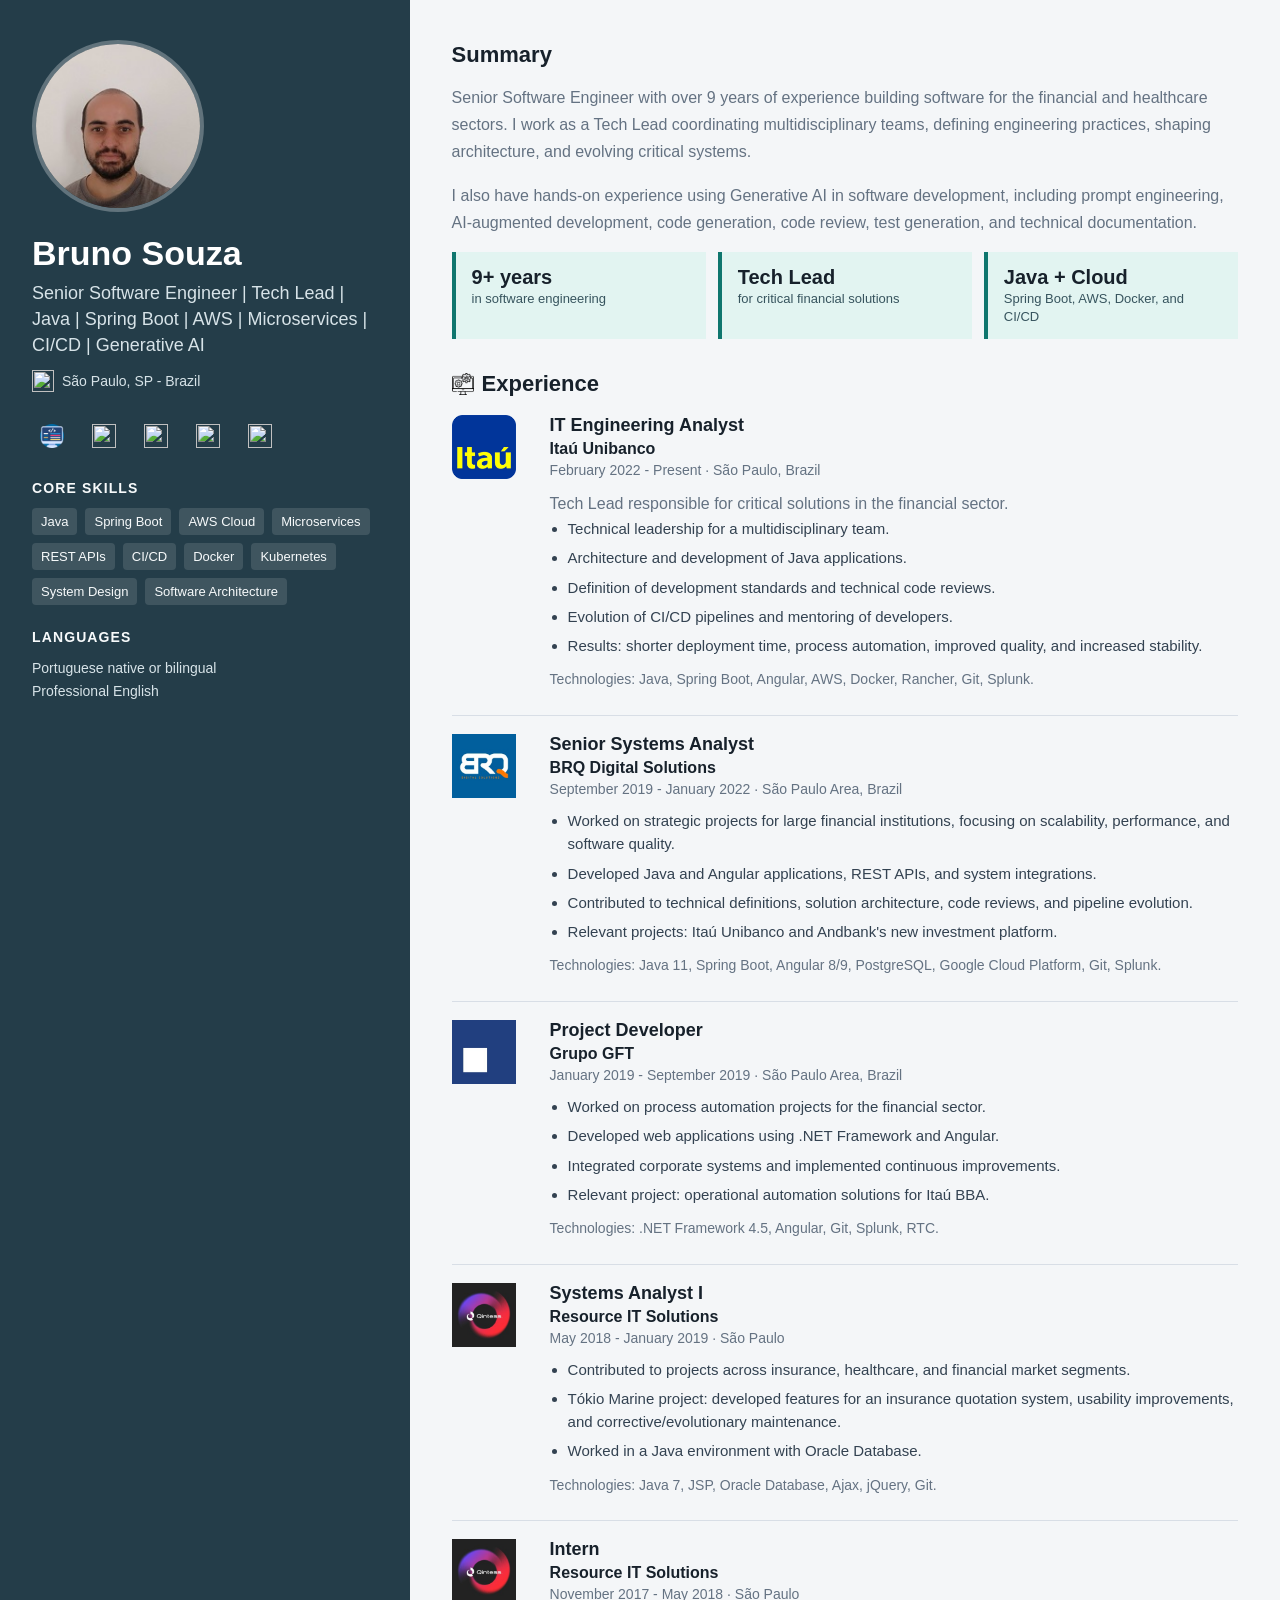
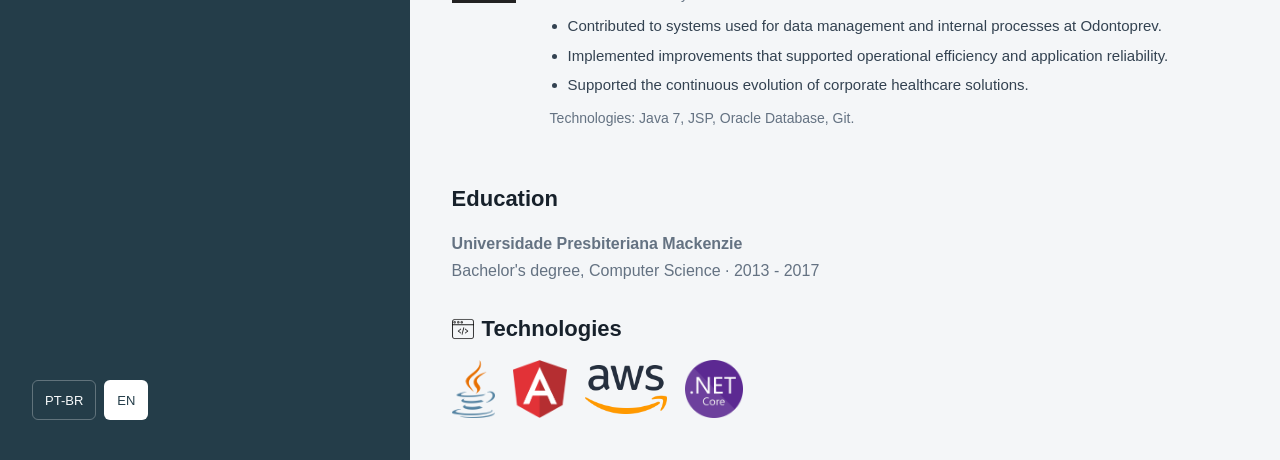
==== en/index.html @ c5f52ce4 "feat: update github page feat: add github page versão em inglês" ====
<!doctype html>
<html lang="en">

<head>
  <meta charset="utf-8">
  <title>Bruno Souza | Senior Software Engineer</title>
  <meta name="description" content="Senior Software Engineer and Tech Lead specialized in Java, Spring Boot, AWS, microservices, and CI/CD.">
  <meta name="author" content="Bruno Souza">
  <meta name="viewport" content="width=device-width, initial-scale=1">
  <link rel="canonical" href="https://hennriq.github.io/en/">
  <link rel="alternate" hreflang="pt-BR" href="https://hennriq.github.io/pt-br/">
  <link rel="alternate" hreflang="en" href="https://hennriq.github.io/en/">
  <link rel="stylesheet" href="../css/styles.css?v=2.0">
  <link rel="icon" type="image/png" href="../img/ico.png" sizes="32x32">
</head>

<body>
  <main class="page-shell">
    <aside class="profile">
      <img src="../img/me.jpg" alt="Bruno Souza" class="profile-picture">

      <div>
        <h1>Bruno Souza</h1>
        <p class="profile-title">Senior Software Engineer | Tech Lead | Java | Spring Boot | AWS | Microservices | CI/CD | Generative AI</p>
        <p class="location">
          <img src="../img/location.png" alt="">
          São Paulo, SP - Brazil
        </p>
      </div>

      <nav class="contacts" aria-label="Contact links">
        <a href="mailto:devbrunosouza@gmail.com" aria-label="Email">
          <img src="../img/ico.png" alt="">
        </a>
        <a href="https://www.linkedin.com/in/hennriq/" target="_blank" rel="noopener" aria-label="LinkedIn">
          <img src="../img/linkedin.png" alt="">
        </a>
        <a href="https://www.github.com/hennriq" target="_blank" rel="noopener" aria-label="GitHub">
          <img src="../img/github.png" alt="">
        </a>
        <a href="https://wa.me/+5511987380875" target="_blank" rel="noopener" aria-label="WhatsApp">
          <img src="../img/whatsapp.png" alt="">
        </a>
        <a href="https://www.instagram.com/hennriq" target="_blank" rel="noopener" aria-label="Instagram">
          <img src="../img/instagram.png" alt="">
        </a>
      </nav>

      <section class="sidebar-section" aria-labelledby="skills-title">
        <h2 id="skills-title">Core Skills</h2>
        <ul class="skill-list">
          <li>Java</li>
          <li>Spring Boot</li>
          <li>AWS Cloud</li>
          <li>Microservices</li>
          <li>REST APIs</li>
          <li>CI/CD</li>
          <li>Docker</li>
          <li>Kubernetes</li>
          <li>System Design</li>
          <li>Software Architecture</li>
        </ul>
      </section>

      <section class="sidebar-section" aria-labelledby="languages-title">
        <h2 id="languages-title">Languages</h2>
        <p>Portuguese native or bilingual<br>Professional English</p>
      </section>

      <nav class="language-switch" aria-label="Language">
        <a href="../pt-br/">PT-BR</a>
        <a href="../en/" aria-current="page">EN</a>
      </nav>
    </aside>

    <section class="content">
      <section class="intro" aria-labelledby="summary-title">
        <h2 class="section-title" id="summary-title">Summary</h2>
        <p>Senior Software Engineer with over 9 years of experience building software for the financial and healthcare sectors. I work as a Tech Lead coordinating multidisciplinary teams, defining engineering practices, shaping architecture, and evolving critical systems.</p>
        <p>I also have hands-on experience using Generative AI in software development, including prompt engineering, AI-augmented development, code generation, code review, test generation, and technical documentation.</p>
        <div class="highlights" aria-label="Highlights">
          <div class="highlight">
            <strong>9+ years</strong>
            <span>in software engineering</span>
          </div>
          <div class="highlight">
            <strong>Tech Lead</strong>
            <span>for critical financial solutions</span>
          </div>
          <div class="highlight">
            <strong>Java + Cloud</strong>
            <span>Spring Boot, AWS, Docker, and CI/CD</span>
          </div>
        </div>
      </section>

      <section class="section" aria-labelledby="experience-title">
        <h2 class="section-title" id="experience-title">
          <img src="../img/projects.png" alt="">
          Experience
        </h2>

        <article class="experience">
          <img src="../img/itau.png" alt="Itaú Unibanco" class="company-logo">
          <div>
            <h3>IT Engineering Analyst</h3>
            <p class="company-name">Itaú Unibanco</p>
            <p class="date-local">February 2022 - Present · São Paulo, Brazil</p>
            <p class="role-summary">Tech Lead responsible for critical solutions in the financial sector.</p>
            <ul>
              <li>Technical leadership for a multidisciplinary team.</li>
              <li>Architecture and development of Java applications.</li>
              <li>Definition of development standards and technical code reviews.</li>
              <li>Evolution of CI/CD pipelines and mentoring of developers.</li>
              <li>Results: shorter deployment time, process automation, improved quality, and increased stability.</li>
            </ul>
            <p class="tech-line">Technologies: Java, Spring Boot, Angular, AWS, Docker, Rancher, Git, Splunk.</p>
          </div>
        </article>

        <article class="experience">
          <img src="../img/brq.jpg" alt="BRQ Digital Solutions" class="company-logo">
          <div>
            <h3>Senior Systems Analyst</h3>
            <p class="company-name">BRQ Digital Solutions</p>
            <p class="date-local">September 2019 - January 2022 · São Paulo Area, Brazil</p>
            <ul>
              <li>Worked on strategic projects for large financial institutions, focusing on scalability, performance, and software quality.</li>
              <li>Developed Java and Angular applications, REST APIs, and system integrations.</li>
              <li>Contributed to technical definitions, solution architecture, code reviews, and pipeline evolution.</li>
              <li>Relevant projects: Itaú Unibanco and Andbank's new investment platform.</li>
            </ul>
            <p class="tech-line">Technologies: Java 11, Spring Boot, Angular 8/9, PostgreSQL, Google Cloud Platform, Git, Splunk.</p>
          </div>
        </article>

        <article class="experience">
          <img src="../img/gft.jpg" alt="GFT" class="company-logo">
          <div>
            <h3>Project Developer</h3>
            <p class="company-name">Grupo GFT</p>
            <p class="date-local">January 2019 - September 2019 · São Paulo Area, Brazil</p>
            <ul>
              <li>Worked on process automation projects for the financial sector.</li>
              <li>Developed web applications using .NET Framework and Angular.</li>
              <li>Integrated corporate systems and implemented continuous improvements.</li>
              <li>Relevant project: operational automation solutions for Itaú BBA.</li>
            </ul>
            <p class="tech-line">Technologies: .NET Framework 4.5, Angular, Git, Splunk, RTC.</p>
          </div>
        </article>

        <article class="experience">
          <img src="../img/quintess.jpg" alt="Resource IT Solutions" class="company-logo">
          <div>
            <h3>Systems Analyst I</h3>
            <p class="company-name">Resource IT Solutions</p>
            <p class="date-local">May 2018 - January 2019 · São Paulo</p>
            <ul>
              <li>Contributed to projects across insurance, healthcare, and financial market segments.</li>
              <li>Tókio Marine project: developed features for an insurance quotation system, usability improvements, and corrective/evolutionary maintenance.</li>
              <li>Worked in a Java environment with Oracle Database.</li>
            </ul>
            <p class="tech-line">Technologies: Java 7, JSP, Oracle Database, Ajax, jQuery, Git.</p>
          </div>
        </article>

        <article class="experience">
          <img src="../img/quintess.jpg" alt="Resource IT Solutions" class="company-logo">
          <div>
            <h3>Intern</h3>
            <p class="company-name">Resource IT Solutions</p>
            <p class="date-local">November 2017 - May 2018 · São Paulo</p>
            <ul>
              <li>Contributed to systems used for data management and internal processes at Odontoprev.</li>
              <li>Implemented improvements that supported operational efficiency and application reliability.</li>
              <li>Supported the continuous evolution of corporate healthcare solutions.</li>
            </ul>
            <p class="tech-line">Technologies: Java 7, JSP, Oracle Database, Git.</p>
          </div>
        </article>
      </section>

      <section class="section education" aria-labelledby="education-title">
        <h2 class="section-title" id="education-title">Education</h2>
        <p><strong>Universidade Presbiteriana Mackenzie</strong><br>Bachelor's degree, Computer Science · 2013 - 2017</p>
      </section>

      <section class="section" aria-labelledby="technologies-title">
        <h2 class="section-title" id="technologies-title">
          <img src="../img/technologies.png" alt="">
          Technologies
        </h2>
        <div class="technologies-logos">
          <img src="../img/java.png" alt="Java" class="logo">
          <img src="../img/angular.png" alt="Angular" class="logo">
          <img src="../img/aws.png" alt="AWS" class="logo">
          <img src="../img/net_core.png" alt=".NET Core" class="logo">
        </div>
      </section>
    </section>
  </main>

  <div class="visitor-counter">
    <img src="https://profile-counter.glitch.me/hennriq/count.svg" alt="visitor counter">
  </div>
</body>

</html>
---- css/styles.css ----
:root {
    color-scheme: light;
    --page: #f4f6f8;
    --panel: #ffffff;
    --ink: #17212b;
    --muted: #647282;
    --line: #d8dee6;
    --accent: #0f766e;
    --accent-soft: #e2f4f1;
    --sidebar: #243d49;
}

* {
    box-sizing: border-box;
}

body {
    min-height: 100vh;
    margin: 0;
    background: var(--page);
    color: var(--ink);
    font-family: Inter, Segoe UI, Roboto, Arial, sans-serif;
}

a {
    color: inherit;
    text-decoration: none;
}

.page-shell {
    display: grid;
    grid-template-columns: minmax(280px, 32vw) 1fr;
    min-height: 100vh;
}

.profile {
    display: flex;
    flex-direction: column;
    gap: 24px;
    background: var(--sidebar);
    color: #ffffff;
    padding: 40px 32px;
}

.profile-picture {
    width: 172px;
    height: 172px;
    border: 4px solid rgba(255, 255, 255, 0.28);
    border-radius: 50%;
    object-fit: cover;
}

.profile h1 {
    margin: 0 0 8px;
    font-size: 34px;
    line-height: 1.05;
}

.profile-title {
    margin: 0;
    color: #d7e3e8;
    font-size: 18px;
    line-height: 1.45;
}

.location {
    display: flex;
    align-items: center;
    gap: 8px;
    margin: 12px 0 0;
    color: #d7e3e8;
    font-size: 14px;
}

.location img,
.section-title img {
    width: 22px;
    height: 22px;
}

.contacts {
    display: flex;
    flex-wrap: wrap;
    gap: 12px;
}

.contacts a {
    display: inline-flex;
    align-items: center;
    justify-content: center;
    min-height: 40px;
}

.contacts a {
    width: 40px;
}

.contacts img {
    width: 24px;
    height: 24px;
}

.sidebar-section {
    display: grid;
    gap: 12px;
}

.sidebar-section h2 {
    margin: 0;
    color: #f7fafb;
    font-size: 14px;
    letter-spacing: 0.08em;
    text-transform: uppercase;
}

.sidebar-section p {
    margin: 0;
    color: #d7e3e8;
    font-size: 14px;
    line-height: 1.65;
}

.skill-list {
    display: flex;
    flex-wrap: wrap;
    gap: 8px;
    margin: 0;
    padding: 0;
    list-style: none;
}

.skill-list li {
    padding: 6px 9px;
    border-radius: 4px;
    background: rgba(255, 255, 255, 0.12);
    color: #f7fafb;
    font-size: 13px;
}

.language-switch {
    display: flex;
    gap: 8px;
    margin-top: auto;
}

.language-switch a {
    display: inline-flex;
    align-items: center;
    justify-content: center;
    min-height: 40px;
    padding: 8px 12px;
    border: 1px solid rgba(255, 255, 255, 0.28);
    border-radius: 6px;
    color: #f7fafb;
    font-size: 13px;
}

.language-switch a[aria-current="page"] {
    background: #ffffff;
    color: var(--sidebar);
}

.content {
    display: grid;
    gap: 32px;
    align-content: start;
    max-width: 1040px;
    padding: 42px;
}

.intro {
    display: grid;
    gap: 16px;
}

.intro p,
.role-summary,
.education p {
    margin: 0;
    color: var(--muted);
    font-size: 16px;
    line-height: 1.7;
}

.highlights {
    display: grid;
    grid-template-columns: repeat(3, minmax(0, 1fr));
    gap: 12px;
}

.highlight {
    border-left: 4px solid var(--accent);
    background: var(--accent-soft);
    padding: 14px 16px;
}

.highlight strong {
    display: block;
    font-size: 20px;
}

.highlight span {
    color: #37545e;
    font-size: 13px;
}

.section {
    display: grid;
    gap: 18px;
}

.section-title {
    display: flex;
    align-items: center;
    gap: 8px;
    margin: 0;
    font-size: 22px;
}

.experience {
    display: grid;
    grid-template-columns: 80px 1fr;
    gap: 18px;
    padding-bottom: 24px;
    border-bottom: 1px solid var(--line);
}

.experience:last-child {
    border-bottom: 0;
}

.company-logo {
    width: 64px;
    max-height: 64px;
    object-fit: contain;
}

.experience h3 {
    margin: 0 0 4px;
    font-size: 18px;
}

.company-name {
    margin: 0;
    color: var(--ink);
    font-weight: 700;
}

.date-local {
    margin: 4px 0 12px;
    color: var(--muted);
    font-size: 14px;
}

.experience ul {
    display: grid;
    gap: 6px;
    margin: 0 0 12px;
    padding-left: 18px;
}

.experience li {
    color: #334251;
    font-size: 15px;
    line-height: 1.55;
}

.tech-line {
    margin: 0;
    color: var(--muted);
    font-size: 14px;
    line-height: 1.55;
}

.technologies-logos {
    display: flex;
    flex-wrap: wrap;
    gap: 18px;
    align-items: center;
}

.logo {
    max-width: 82px;
    max-height: 58px;
    object-fit: contain;
}

.redirect-page {
    display: grid;
    place-items: center;
    padding: 24px;
}

.redirect-card {
    display: grid;
    justify-items: center;
    gap: 14px;
    max-width: 360px;
    text-align: center;
}

.redirect-card h1,
.redirect-card p {
    margin: 0;
}

.language-actions {
    display: flex;
    gap: 10px;
}

.language-actions a {
    padding: 10px 14px;
    border-radius: 6px;
    background: var(--sidebar);
    color: #ffffff;
}

.visitor-counter {
    display: none;
}

@media only screen and (max-width: 860px) {
    .page-shell {
        grid-template-columns: 1fr;
    }

    .profile {
        padding: 28px 22px;
    }

    .profile-picture {
        width: 148px;
        height: 148px;
    }

    .content {
        padding: 28px 22px;
    }

    .highlights {
        grid-template-columns: 1fr;
    }

    .experience {
        grid-template-columns: 52px 1fr;
        gap: 12px;
    }

    .company-logo {
        width: 48px;
    }
}
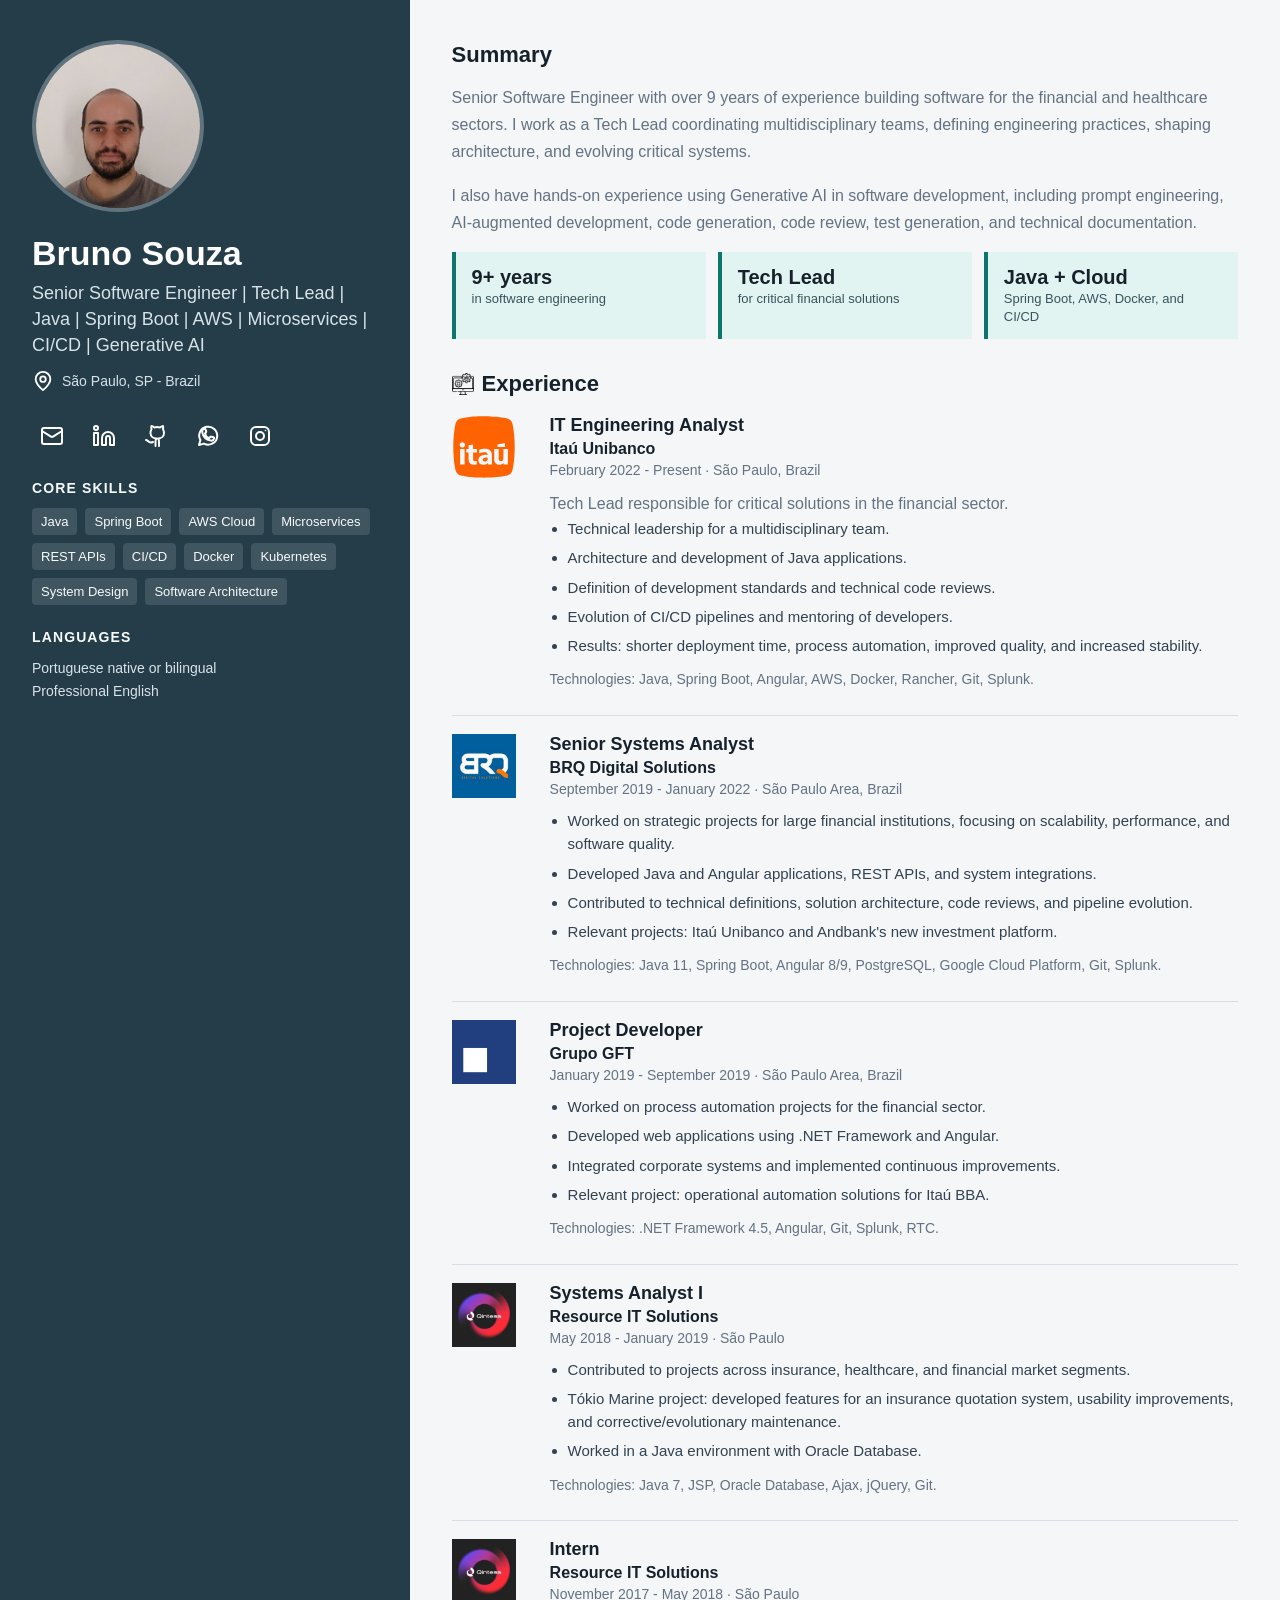
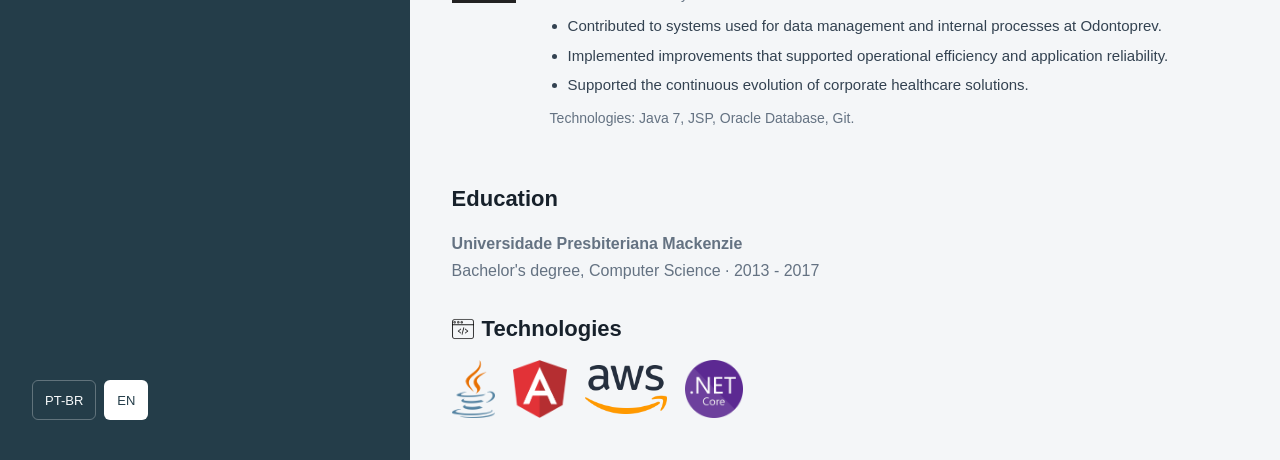
==== commit 8ac6d742: "feat: modernização de icones" ====
--- a/en/index.html
+++ b/en/index.html
@@ -23,26 +23,26 @@
         <h1>Bruno Souza</h1>
         <p class="profile-title">Senior Software Engineer | Tech Lead | Java | Spring Boot | AWS | Microservices | CI/CD | Generative AI</p>
         <p class="location">
-          <img src="../img/location.png" alt="">
+          <img src="../img/location.svg" alt="">
           São Paulo, SP - Brazil
         </p>
       </div>
 
       <nav class="contacts" aria-label="Contact links">
         <a href="mailto:devbrunosouza@gmail.com" aria-label="Email">
-          <img src="../img/ico.png" alt="">
+          <img src="../img/email.svg" alt="">
         </a>
         <a href="https://www.linkedin.com/in/hennriq/" target="_blank" rel="noopener" aria-label="LinkedIn">
-          <img src="../img/linkedin.png" alt="">
+          <img src="../img/linkedin.svg" alt="">
         </a>
         <a href="https://www.github.com/hennriq" target="_blank" rel="noopener" aria-label="GitHub">
-          <img src="../img/github.png" alt="">
+          <img src="../img/github.svg" alt="">
         </a>
         <a href="https://wa.me/+5511987380875" target="_blank" rel="noopener" aria-label="WhatsApp">
-          <img src="../img/whatsapp.png" alt="">
+          <img src="../img/whatsapp.svg" alt="">
         </a>
         <a href="https://www.instagram.com/hennriq" target="_blank" rel="noopener" aria-label="Instagram">
-          <img src="../img/instagram.png" alt="">
+          <img src="../img/instagram.svg" alt="">
         </a>
       </nav>
 
@@ -101,7 +101,7 @@
         </h2>
 
         <article class="experience">
-          <img src="../img/itau.png" alt="Itaú Unibanco" class="company-logo">
+          <img src="../img/itau.svg" alt="Itaú Unibanco" class="company-logo">
           <div>
             <h3>IT Engineering Analyst</h3>
             <p class="company-name">Itaú Unibanco</p>
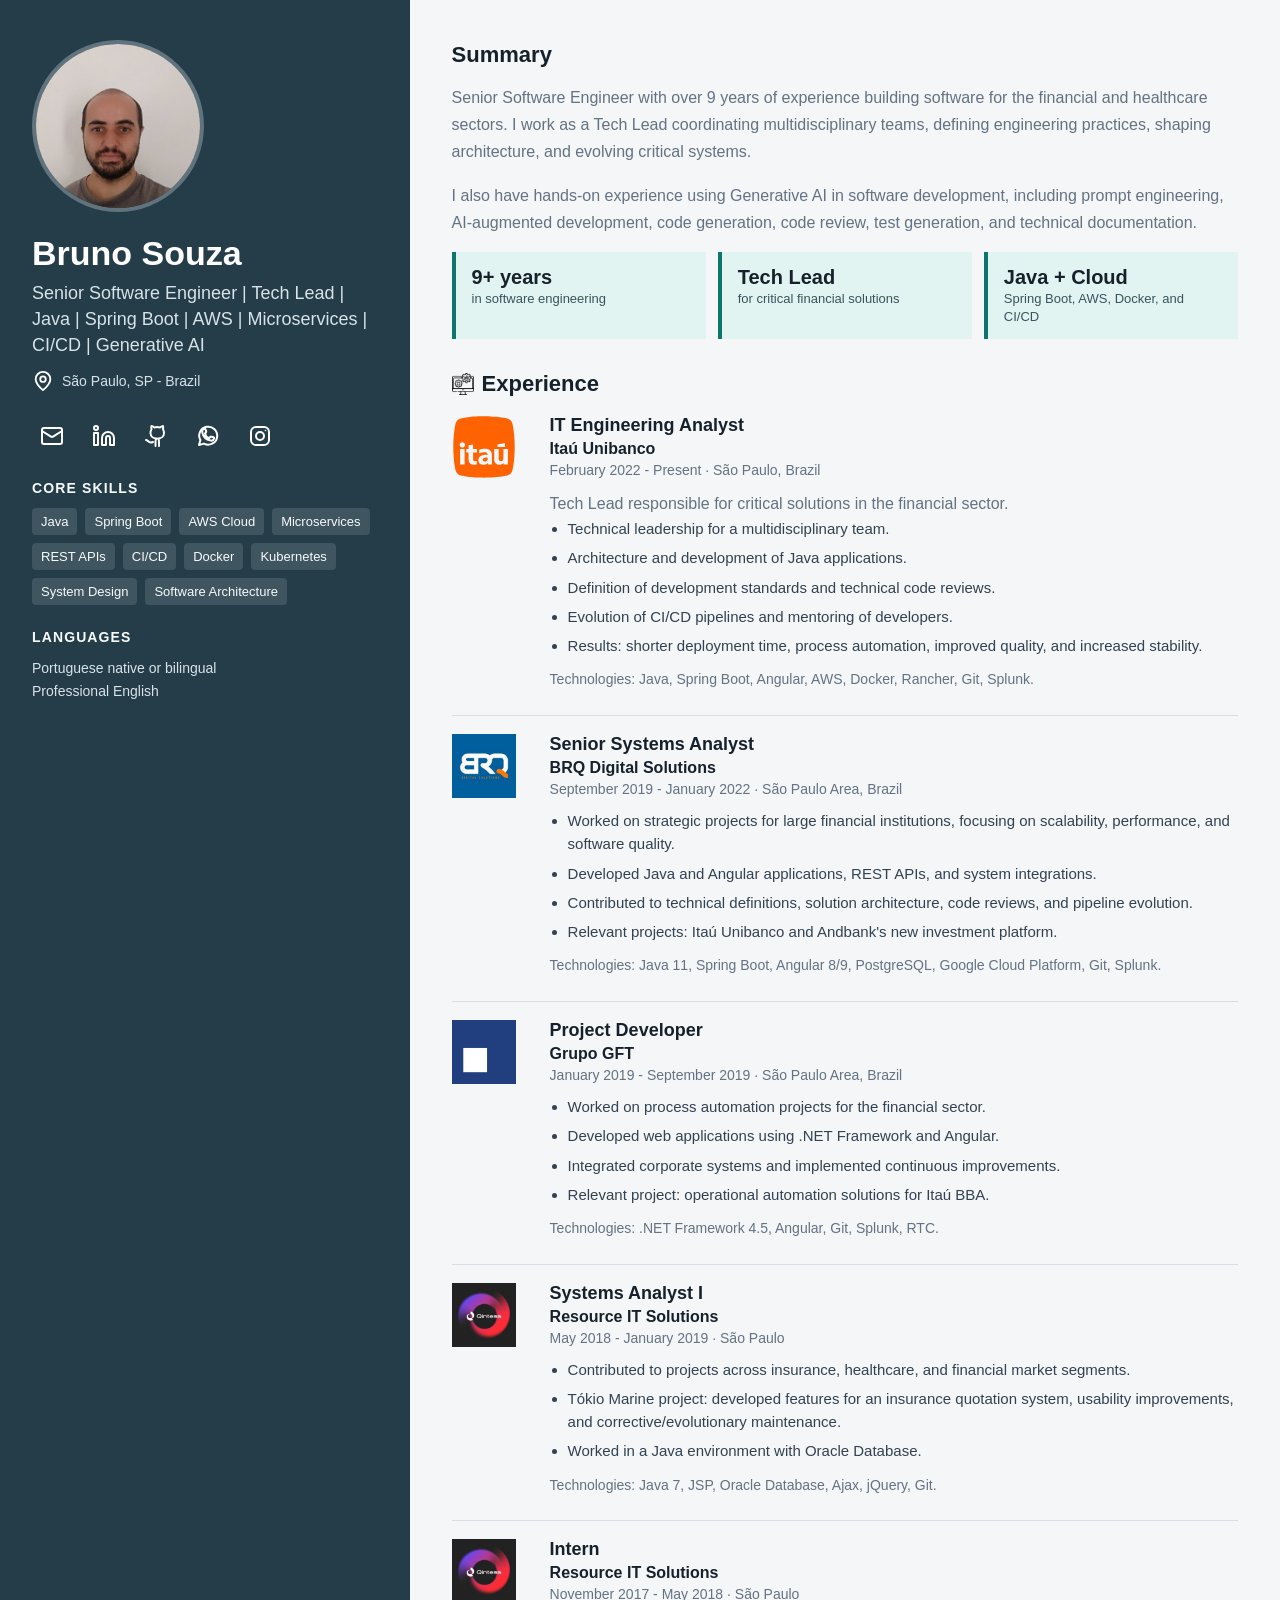
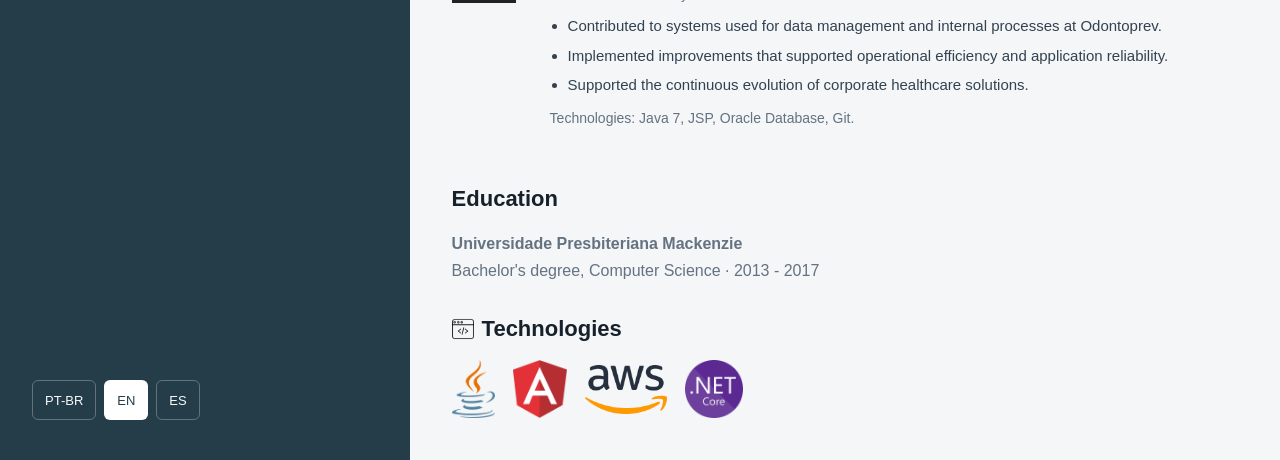
==== commit e3a82c9c: "feat: add versão em espanhol" ====
--- a/en/index.html
+++ b/en/index.html
@@ -3,18 +3,74 @@
 
 <head>
   <meta charset="utf-8">
-  <title>Bruno Souza | Senior Software Engineer</title>
-  <meta name="description" content="Senior Software Engineer and Tech Lead specialized in Java, Spring Boot, AWS, microservices, and CI/CD.">
+  <title>Bruno Souza | Senior Software Engineer and Tech Lead</title>
+  <meta name="description" content="Bruno Souza is a Senior Software Engineer and Tech Lead based in São Paulo, specializing in Java, Spring Boot, AWS, microservices, CI/CD, and Generative AI.">
+  <meta name="keywords" content="Bruno Souza, Senior Software Engineer, Tech Lead, Java, Spring Boot, AWS, São Paulo, microservices, CI/CD, Generative AI">
   <meta name="author" content="Bruno Souza">
   <meta name="viewport" content="width=device-width, initial-scale=1">
+  <meta name="robots" content="index,follow,max-image-preview:large">
+  <meta property="og:title" content="Bruno Souza | Senior Software Engineer and Tech Lead">
+  <meta property="og:description" content="Senior Software Engineer and Tech Lead specializing in Java, Spring Boot, AWS, microservices, CI/CD, and Generative AI.">
+  <meta property="og:type" content="website">
+  <meta property="og:url" content="https://hennriq.github.io/en/">
+  <meta property="og:image" content="https://hennriq.github.io/img/me.jpg">
+  <meta property="og:site_name" content="Bruno Souza">
+  <meta property="og:locale" content="en_US">
+  <meta property="og:locale:alternate" content="pt_BR">
+  <meta property="og:locale:alternate" content="es_ES">
+  <meta name="twitter:card" content="summary_large_image">
+  <meta name="twitter:title" content="Bruno Souza | Senior Software Engineer and Tech Lead">
+  <meta name="twitter:description" content="Senior Software Engineer and Tech Lead specializing in Java, Spring Boot, AWS, microservices, CI/CD, and Generative AI.">
+  <meta name="twitter:image" content="https://hennriq.github.io/img/me.jpg">
   <link rel="canonical" href="https://hennriq.github.io/en/">
   <link rel="alternate" hreflang="pt-BR" href="https://hennriq.github.io/pt-br/">
   <link rel="alternate" hreflang="en" href="https://hennriq.github.io/en/">
+  <link rel="alternate" hreflang="es" href="https://hennriq.github.io/es/">
+  <link rel="alternate" hreflang="x-default" href="https://hennriq.github.io/">
   <link rel="stylesheet" href="../css/styles.css?v=2.0">
   <link rel="icon" type="image/png" href="../img/ico.png" sizes="32x32">
+  <link rel="sitemap" type="application/xml" href="../sitemap.xml">
 </head>
 
 <body>
+  <script type="application/ld+json">
+    {
+      "@context": "https://schema.org",
+      "@graph": [
+        {
+          "@type": "Person",
+          "name": "Bruno Souza",
+          "jobTitle": "Senior Software Engineer",
+          "description": "Software engineer and tech lead with experience in Java, Spring Boot, AWS, microservices, CI/CD, and Generative AI.",
+          "url": "https://hennriq.github.io/en/",
+          "address": {
+            "@type": "PostalAddress",
+            "addressLocality": "São Paulo",
+            "addressRegion": "SP",
+            "addressCountry": "BR"
+          },
+          "sameAs": [
+            "https://www.linkedin.com/in/hennriq/",
+            "https://www.github.com/hennriq",
+            "https://www.instagram.com/hennriq"
+          ],
+          "knowsAbout": [
+            "Java",
+            "Spring Boot",
+            "AWS",
+            "Microservices",
+            "CI/CD",
+            "Generative AI"
+          ]
+        },
+        {
+          "@type": "WebSite",
+          "name": "Bruno Souza",
+          "url": "https://hennriq.github.io/en/"
+        }
+      ]
+    }
+  </script>
   <main class="page-shell">
     <aside class="profile">
       <img src="../img/me.jpg" alt="Bruno Souza" class="profile-picture">
@@ -70,6 +126,7 @@
       <nav class="language-switch" aria-label="Language">
         <a href="../pt-br/">PT-BR</a>
         <a href="../en/" aria-current="page">EN</a>
+        <a href="../es/">ES</a>
       </nav>
     </aside>
 
